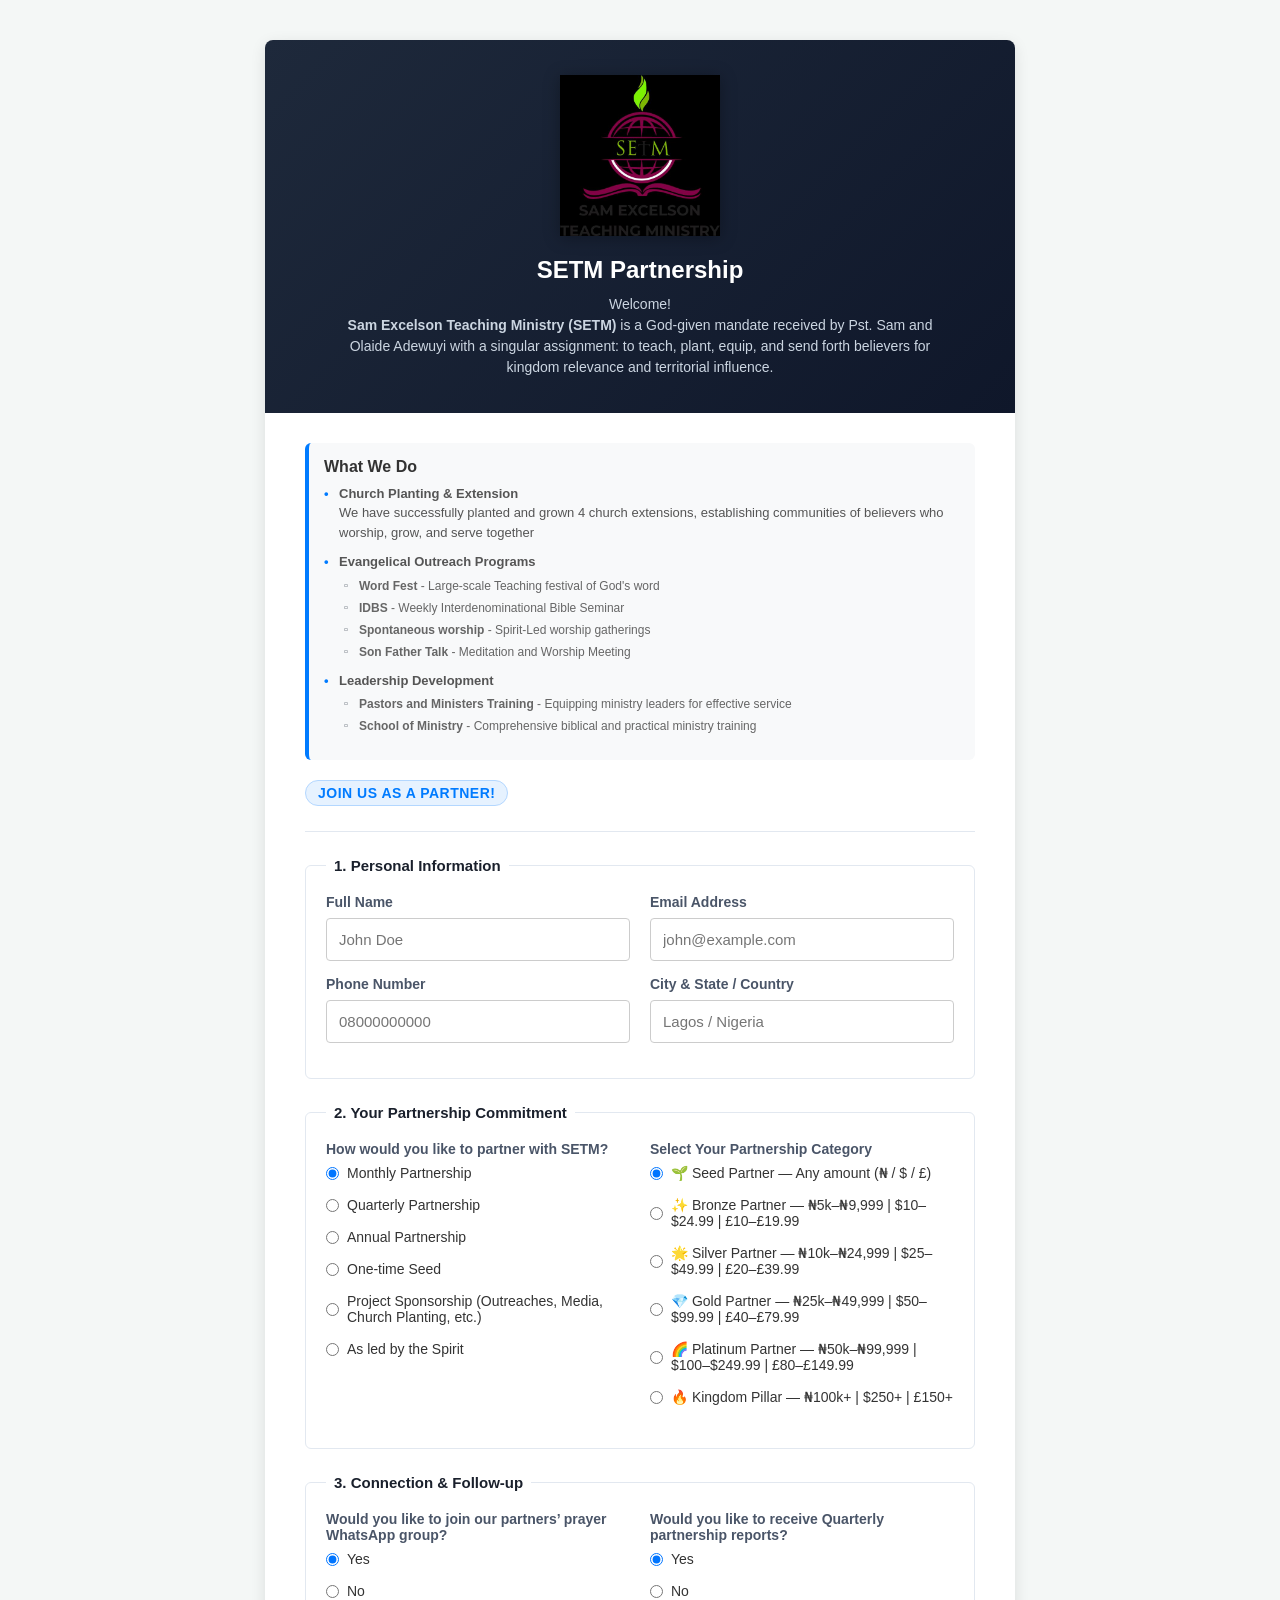
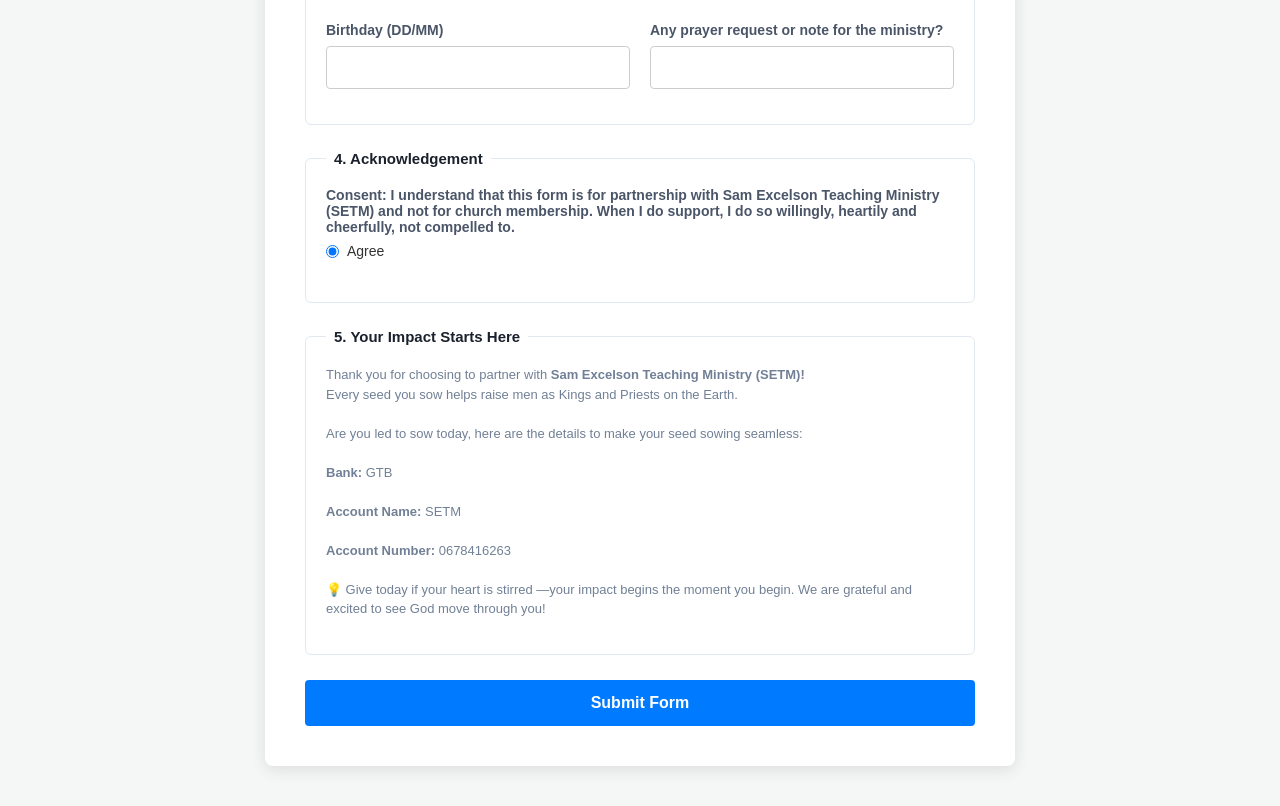
==== form.html @ 7c2dcb1d "added a home page" ====
<!DOCTYPE html>
<html lang="en">
<head>
    <meta charset="UTF-8">
    <meta name="viewport" content="width=device-width, initial-scale=1.0">
    <title>SETM Partnership Portal</title>
    <link rel="stylesheet" href="style.css">
    <link rel="icon" type="image/png" href="logo.jpeg">
</head>
<body>
    <div class="form-container">

        <div class="sleek-header-band">
            <!-- Added Logo Container Starts Here -->
            <div class="logo-container">
                <!-- Replace 'logo.png' with your actual image path or online image link -->
                <img src="logo.jpeg" alt="Church Logo" class="form-logo">
            </div>
            <!-- Added Logo Container Ends Here -->
            <!-- <div class="form-header"> -->
            <h2>SETM Partnership</h2>
            <p class="header-intro">Welcome!<br>
                <b>Sam Excelson Teaching Ministry (SETM)</b> is a God-given mandate received by Pst. Sam and Olaide Adewuyi with a singular assignment: to teach, plant, equip, and send forth believers for kingdom relevance and territorial influence.
            </p>
        </div>
        <div class="form-body-content">
                <!-- Added What We Do Section Starts Here -->
            <div class="what-we-do">
                <h3>What We Do</h3>
                <ul>
                    <li><strong>Church Planting & Extension</strong>
                    <div>
                        We have successfully planted and grown 4 church extensions, establishing communities of believers who worship, grow, and serve together
                    </div>
                    </li>
                    <li><strong>Evangelical Outreach Programs</strong>
                        <ul class="sub-list">
                            <li><b>Word Fest</b> - Large-scale Teaching festival of God's word</li>
                            <li><strong>IDBS</strong> - Weekly Interdenominational Bible Seminar</li>
                            <li><strong>Spontaneous worship</strong> - Spirit-Led worship gatherings</li>
                            <li><strong>Son Father Talk</strong> - Meditation and Worship Meeting</li>
                        </ul>
                    </li>
                    <li><strong>Leadership Development</strong>
                        <ul class="sub-list">
                            <li><strong>Pastors and Ministers Training</strong> - Equipping ministry leaders for effective service</li>
                            <li><strong>School of Ministry</strong> - Comprehensive biblical and practical ministry training</li>
                        </ul>
                    </li>
                </ul>
            </div>
                <!-- Added What We Do Section Ends Here -->
            <div class="join-us-section">
                <div class="join-us-title-container">
                    <h3>Join Us as a Partner!</h3>
                </div>
                <!-- <p>Imagine being part of the story when someone says, "I found Christ at Word Fest" or "My life was transformed through the School of Ministry" or "Our community was changed by that church extension." <strong>That victory? You claimed it together with us.</strong>
                </p>
                <p>Start your journey with us today!</p> -->
            </div>

            <hr class="header-divider">


            <!-- Form Starts Here with Sections -->
            <form id="submissionForm">
                
                <!-- SECTION 1: Personal Details -->
                <fieldset class="form-section">
                    <legend class="section-title">1. Personal Information</legend>
                    <!-- <p class="section-desc">
                        <strong>Welcome to the SETM Partnership Family!</strong><br><br>

                        Thank you for your desire to support the work God is doing through Sam Excelson Teaching Ministry.<br><br>

                        Your seed helps us take the Gospel further — through church planting, revival meetings, ministers' trainings, media missions, and transforming lives across nations.<br><br>


                        Please fill out the form below.<br><br>

                        Our partnership team will reach out with next steps, updates, and prayer support.<br><br>

                        <strong>Together, we spread Jesus!</strong>
                    </p> -->
                    
                    <div class="form-row-group">
                        <div class="form-group">
                            <label for="name">Full Name</label>
                            <input type="text" id="name" required placeholder="John Doe">
                        </div>
                        
                        <div class="form-group">
                            <label for="email">Email Address</label>
                            <input type="email" id="email" required placeholder="john@example.com">
                        </div>
                    </div>
                    <div class="form-row-group">
                        <div class="form-group">
                            <label for="phone">Phone Number</label>
                            <input type="tel" id="phone" required placeholder="08000000000">
                        </div>
                        
                        <div class="form-group">
                            <label for="city">City & State / Country</label>
                            <input type="text" id="city" required placeholder="Lagos / Nigeria">
                        </div>
                    </div>
                </fieldset>

                <!-- SECTION 2: Preferences -->
                <fieldset class="form-section">
                    <legend class="section-title">2. Your Partnership Commitment</legend>
                    <!-- <p class="section-desc">Help us categorize your inquiry. Choosing the correct topic flags your ticket to the right department immediately to avoid delays.</p> -->
                    
                    <div class="form-row-group">
                        <div class="form-group">
                            <label>How would you like to partner with SETM?</label>
                            <div class="radio-group">
                                <label class="radio-label">
                                    <input type="radio" name="partnerWithSETM" value="Monthly Partnership" checked>
                                    Monthly Partnership
                                </label>
                                <label class="radio-label">
                                    <input type="radio" name="partnerWithSETM" value="Quarterly Partnership">
                                    Quarterly Partnership
                                </label>
                                <label class="radio-label">
                                    <input type="radio" name="partnerWithSETM" value="Annual Partnership">
                                    Annual Partnership
                                </label>
                                <label class="radio-label">
                                    <input type="radio" name="partnerWithSETM" value="One-time Seed">
                                    One-time Seed
                                </label>
                                <label class="radio-label">
                                    <input type="radio" name="partnerWithSETM" value="Project Sponsorship (Outreaches, Media, Church Planting, etc.)">
                                    Project Sponsorship (Outreaches, Media, Church Planting, etc.)
                                </label>
                                <label class="radio-label">
                                    <input type="radio" name="partnerWithSETM" value="As led by the Spirit">
                                    As led by the Spirit
                                </label>
                            </div>
                        </div>

                        <div class="form-group">
                            <label>Select Your Partnership Category</label>
                            <div class="radio-group">
                                <label class="radio-label">
                                    <input type="radio" name="partnerCategory" value="Seed Partner — Any amount (₦ / $ / £)" checked>
                                    🌱 Seed Partner — Any amount (₦ / $ / £)
                                </label>
                                <label class="radio-label">
                                    <input type="radio" name="partnerCategory" value="Bronze Partner — ₦5k–₦9,999 | $10–$24.99 | £10–£19.99">
                                    ✨ Bronze Partner — ₦5k–₦9,999 | $10–$24.99 | £10–£19.99
                                </label>
                                <label class="radio-label">
                                    <input type="radio" name="partnerCategory" value="Silver Partner — ₦10k–₦24,999 | $25–$49.99 | £20–£39.99">
                                    🌟 Silver Partner — ₦10k–₦24,999 | $25–$49.99 | £20–£39.99
                                </label>
                                <label class="radio-label">
                                    <input type="radio" name="partnerCategory" value="Gold Partner — ₦25k–₦49,999 | $50–$99.99 | £40–£79.99">
                                    💎 Gold Partner — ₦25k–₦49,999 | $50–$99.99 | £40–£79.99
                                </label>
                                <label class="radio-label">
                                    <input type="radio" name="partnerCategory" value="Platinum Partner — ₦50k–₦99,999 | $100–$249.99 | £80–£149.99">
                                    🌈 Platinum Partner — ₦50k–₦99,999 | $100–$249.99 | £80–£149.99
                                </label>
                                <label class="radio-label">
                                    <input type="radio" name="partnerCategory" value="Kingdom Pillar — ₦100k+ | $250+ | £150+">
                                    🔥 Kingdom Pillar — ₦100k+ | $250+ | £150+
                                </label>
                            </div>
                        </div>
                        
                        <!-- <div class="form-group">
                            <label for="topic">Submission Topic</label>
                            <select id="topic" required>
                                <option value="" disabled selected>Select a topic</option>
                                <option value="General Feedback">General Feedback</option>
                                <option value="Technical Support">Technical Support</option>
                                <option value="Content Contribution">Content Contribution</option>
                            </select>
                        </div> -->
                    </div>
                </fieldset>

                <!-- SECTION 3: Content -->
                <fieldset class="form-section">
                    <legend class="section-title">3. Connection & Follow-up</legend>
                    <!-- <p class="section-desc">Provide as many specific details as possible below. Include error codes, step-by-step logs, or full descriptions so our team can help you efficiently.</p> -->
                    
                    <!-- <div class="form-group">
                        <label for="message">Message / Details</label>
                        <textarea id="message" rows="5" required placeholder="Type your details here..."></textarea>
                    </div> -->
                    <div class="form-row-group">
                        <div class="form-group">
                            <label>Would you like to join our partners’ prayer WhatsApp group?</label>
                            <div class="radio-group">
                                <label class="radio-label">
                                    <input type="radio" name="joinWhatsapp" value="Yes" checked>
                                    Yes
                                </label>
                                <label class="radio-label">
                                    <input type="radio" name="joinWhatsapp" value="No">
                                    No
                                </label>
                            </div>
                        </div>

                        <div class="form-group">
                            <label>Would you like to receive Quarterly partnership reports?</label>
                            <div class="radio-group">
                                <label class="radio-label">
                                    <input type="radio" name="QuarterlyReports" value="Yes" checked>
                                    Yes
                                </label>
                                <label class="radio-label">
                                    <input type="radio" name="QuarterlyReports" value="No">
                                    No
                                </label>
                            </div>
                        </div>
                    </div>
                    <div class="form-row-group">
                        <div class="form-group">
                            <label for="birthday">Birthday (DD/MM)</label>
                            <input type="text" id="birthday" required placeholder="">
                        </div>
                        
                        <div class="form-group">
                            <label for="prayerrequest">Any prayer request or note for the ministry?</label>
                            <input type="text" id="prayerrequest" required placeholder="">
                        </div>
                    </div>
                </fieldset>

                <fieldset class="form-section">
                    <legend class="section-title">4. Acknowledgement</legend>
                    <!-- <p class="section-desc">Provide as many specific details as possible below. Include error codes, step-by-step logs, or full descriptions so our team can help you efficiently.</p> -->
                    
                    <!-- <div class="form-group">
                        <label for="message">Message / Details</label>
                        <textarea id="message" rows="5" required placeholder="Type your details here..."></textarea>
                    </div> -->
                    <!-- <div class="form-row-group"> -->
                    <div class="form-group">
                        <label><strong>Consent:</strong>
                            I understand that this form is for partnership with Sam Excelson Teaching Ministry (SETM) and not for church membership. When I do support, I do so willingly, heartily and cheerfully, not compelled to.
                        </label>
                        <div class="radio-group">
                            <label class="radio-label">
                                <input type="radio" name="consent" value="Agree" checked>
                                Agree
                            </label>
                        </div>
                    </div>
                    <!-- </div> -->
                </fieldset>

                <fieldset class="form-section">
                    <legend class="section-title">5. Your Impact Starts Here</legend>
                    <p class="section-desc">
                        Thank you for choosing to partner with <strong>Sam Excelson Teaching Ministry (SETM)!</strong><br>
                        Every seed you sow helps raise men as Kings and Priests on the Earth.<br><br>


                        Are you led to sow today, here are the details to make your seed sowing seamless:<br><br>


                        <strong>Bank:</strong> GTB<br><br>

                        <strong>Account Name:</strong> SETM<br><br>

                        <strong>Account Number:</strong> 0678416263<br><br>


                        💡 Give today if your heart is stirred —your impact begins the moment you begin. We are grateful and excited to see God move through you!
                    </p>
                    
                    <!-- <div class="form-group">
                        <label for="message">Message / Details</label>
                        <textarea id="message" rows="5" required placeholder="Type your details here..."></textarea>
                    </div> -->
                </fieldset>
                
                <button type="submit" id="submitBtn" class="submit-btn">Submit Form</button>
            </form>
        </div>
    </div>
    <script src="script.js"></script>
</body>
</html>
---- style.css ----
* {
    box-sizing: border-box;
    margin: 0;
    padding: 0;
    font-family: 'Segoe UI', Tahoma, Geneva, Verdana, sans-serif;
}

body {
    background-color: #f4f7f6;
    display: flex;
    justify-content: center;
    align-items: center;
    min-height: 100vh;
    padding: 40px 20px;
}

.form-container {
    background-color: #ffffff;
    border-radius: 8px;
    box-shadow: 0 4px 15px rgba(0, 0, 0, 0.1);
    width: 100%;
    max-width: 750px;
    overflow: hidden; /* Essential: keeps background corners locked within border radius */
}

/* --- NEW: Sleek Full Width Header Band Styles --- */
.sleek-header-band {
    background: linear-gradient(135deg, #1e293b 0%, #0f172a 100%); /* Elegant Dark Slate/Blue mix */
    padding: 35px 40px;
    text-align: center;
    color: #ffffff;
}

.logo-container {
    display: flex;
    justify-content: center;
    align-items: center;
    margin-bottom: 20px;
    width: 100%;
}

.form-logo {
    max-width: 160px;
    height: auto;
    object-fit: contain;
    /* Optional look: adds high-contrast separation if your logo has dark background colors */
    filter: drop-shadow(0px 2px 8px rgba(0,0,0,0.3)); 
}

.sleek-header-band h2 {
    color: #ffffff;
    font-size: 24px;
    font-weight: 700;
    margin-bottom: 10px;
}

.header-intro {
    color: #cbd5e1; /* Smooth light grey text contrast */
    font-size: 14px;
    line-height: 1.5;
    max-width: 600px;
    margin: 0 auto;
}

/* Form Body Wrapper for proper layout padding */
.form-body-content {
    padding: 30px 40px 40px 40px;
}

/* Divider adjustment */
.header-divider {
    border: 0;
    height: 1px;
    background: #e2e8f0;
    margin-top: 25px;
    margin-bottom: 25px;
}

/* Rest of your existing list layouts */
.what-we-do {
    background-color: #f8f9fa;
    padding: 15px;
    border-radius: 6px;
    border-left: 4px solid #007bff;
    text-align: left;
}

.what-we-do h3 {
    font-size: 16px;
    color: #333333;
    margin-bottom: 8px;
    font-weight: 700;
}

.what-we-do ul {
    list-style-type: none;
}

.what-we-do li {
    font-size: 13px;
    line-height: 1.5;
    color: #555555;
    margin-bottom: 10px;
    position: relative;
    padding-left: 15px;
}

.what-we-do li::before {
    content: "•";
    color: #007bff;
    font-weight: bold;
    position: absolute;
    left: 0;
    top: 0;
}

.sub-list {
    margin-top: 5px;
    margin-left: 5px;
}

.sub-list li {
    font-size: 12px;
    color: #666666;
    margin-bottom: 4px;
    padding-left: 15px;
}

.sub-list li::before {
    content: "▫";
    color: #6c757d;
    font-size: 11px;
}

.join-us-section {
    margin-top: 20px;
    text-align: left;
}

.join-us-section h3 {
    font-size: 14px;
    background-color: #e6f2ff;
    color: #007bff;
    font-weight: bold;
    padding: 4px 12px;
    border-radius: 20px;
    border: 1px solid #b3d7ff;
    text-transform: uppercase;
    letter-spacing: 0.5px;
    display: inline-block;
}

.join-us-section p {
    font-size: 13.5px;
    line-height: 1.6;
    color: #555555;
    text-align: left;
    margin-top: 8px;
}

/* Sections Layout panels */
.form-section {
    border: 1px solid #e2e8f0;
    border-radius: 6px;
    padding: 20px;
    margin-bottom: 25px;
    background-color: #fff;
}

.section-title {
    font-size: 15px;
    font-weight: bold;
    color: #1a202c;
    padding: 0 8px;
}

.section-desc {
    font-size: 13px;
    color: #718096;
    margin-bottom: 15px;
    line-height: 1.5;
}

.form-group {
    margin-bottom: 15px;
}

label {
    display: block;
    margin-bottom: 8px;
    color: #4a5568;
    font-weight: 600;
    font-size: 14px;
}

input[type="text"],
input[type="email"],
input[type="tel"],
select,
textarea {
    width: 100%;
    padding: 12px;
    border: 1px solid #cccccc;
    border-radius: 4px;
    font-size: 15px;
    color: #333333;
    transition: border-color 0.3s ease;
}

input:focus,
select:focus,
textarea:focus {
    outline: none;
    border-color: #007bff;
}

textarea {
    resize: vertical;
}

@media (min-width: 600px) {
    .form-row-group {
        display: flex;
        gap: 20px;
    }
    .form-row-group .form-group {
        flex: 1;
    }
}

.radio-group {
    display: flex;
    flex-direction: column;
    gap: 8px;
    margin-top: 5px;
}

.radio-label {
    display: flex;
    align-items: center;
    gap: 8px;
    font-weight: normal;
    font-size: 14px;
    color: #333333;
    cursor: pointer;
}

.submit-btn {
    width: 100%;
    background-color: #007bff;
    color: white;
    padding: 14px;
    border: none;
    border-radius: 4px;
    font-size: 16px;
    font-weight: bold;
    cursor: pointer;
    transition: background-color 0.3s ease;
}

.submit-btn:hover {
    background-color: #0056b3;
}

/* --- Balanced Side-by-Side Split Screen Layout --- */

/* Main Card Container */
.founder-split-card {
    background-color: #ffffff;
    border-radius: 12px;
    box-shadow: 0 4px 20px rgba(0, 0, 0, 0.08);
    width: 100%;
    max-width: 850px; /* Gives the layout plenty of breathing room side-by-side */
    display: flex;
    flex-direction: column; /* Stacks vertically on mobile views by default */
    overflow: hidden;
}

/* Left Image Block */
.founder-image-side {
    width: 100%;
    height: 300px; /* Set height for mobile screens */
}

.full-portrait {
    width: 100%;
    height: 100%;
    object-fit: cover; /* Forces the image to seamlessly fill the block without stretching */
}

/* Right Content Block */
.founder-content-side {
    padding: 40px;
    display: flex;
    flex-direction: column;
    justify-content: center; /* Centers text vertically if the image is tall */
}

.content-header h2 {
    font-size: 24px;
    color: #0f172a;
    margin-bottom: 4px;
}

.content-header .subtitle {
    font-size: 14px;
    color: #64748b;
    margin-bottom: 25px;
}

.founder-writeup {
    text-align: left;
    margin-bottom: 30px;
}

.founder-writeup h3 {
    font-size: 17px;
    color: #1e293b;
    margin-bottom: 12px;
    font-weight: 700;
}

.founder-writeup p {
    font-size: 14.5px;
    line-height: 1.6;
    color: #475569;
    margin-bottom: 15px;
}

.founder-writeup p:last-child {
    margin-bottom: 0;
}

/* Action Button Container */
.cta-wrapper {
    display: flex;
    justify-content: flex-start; /* Aligns button to the left side matching the text */
}

.action-btn {
    display: inline-block;
    background-color: #007bff;
    color: white;
    padding: 14px 28px;
    text-decoration: none;
    border-radius: 4px;
    font-size: 15px;
    font-weight: bold;
    transition: background-color 0.3s ease;
}

.action-btn:hover {
    background-color: #0056b3;
}

/* --- Media Query: Side-by-Side Activation for Tablets and Desktops --- */
@media (min-width: 700px) {
    .founder-split-card {
        flex-direction: row; /* Converts layout to side-by-side grid */
    }

    .founder-image-side {
        width: 45%; /* Image occupies 45% of the card width */
        height: auto; /* Scales vertical height dynamically to match text block */
    }

    .founder-content-side {
        width: 55%; /* Text content occupies 55% of the card width */
        padding: 45px;
    }
}
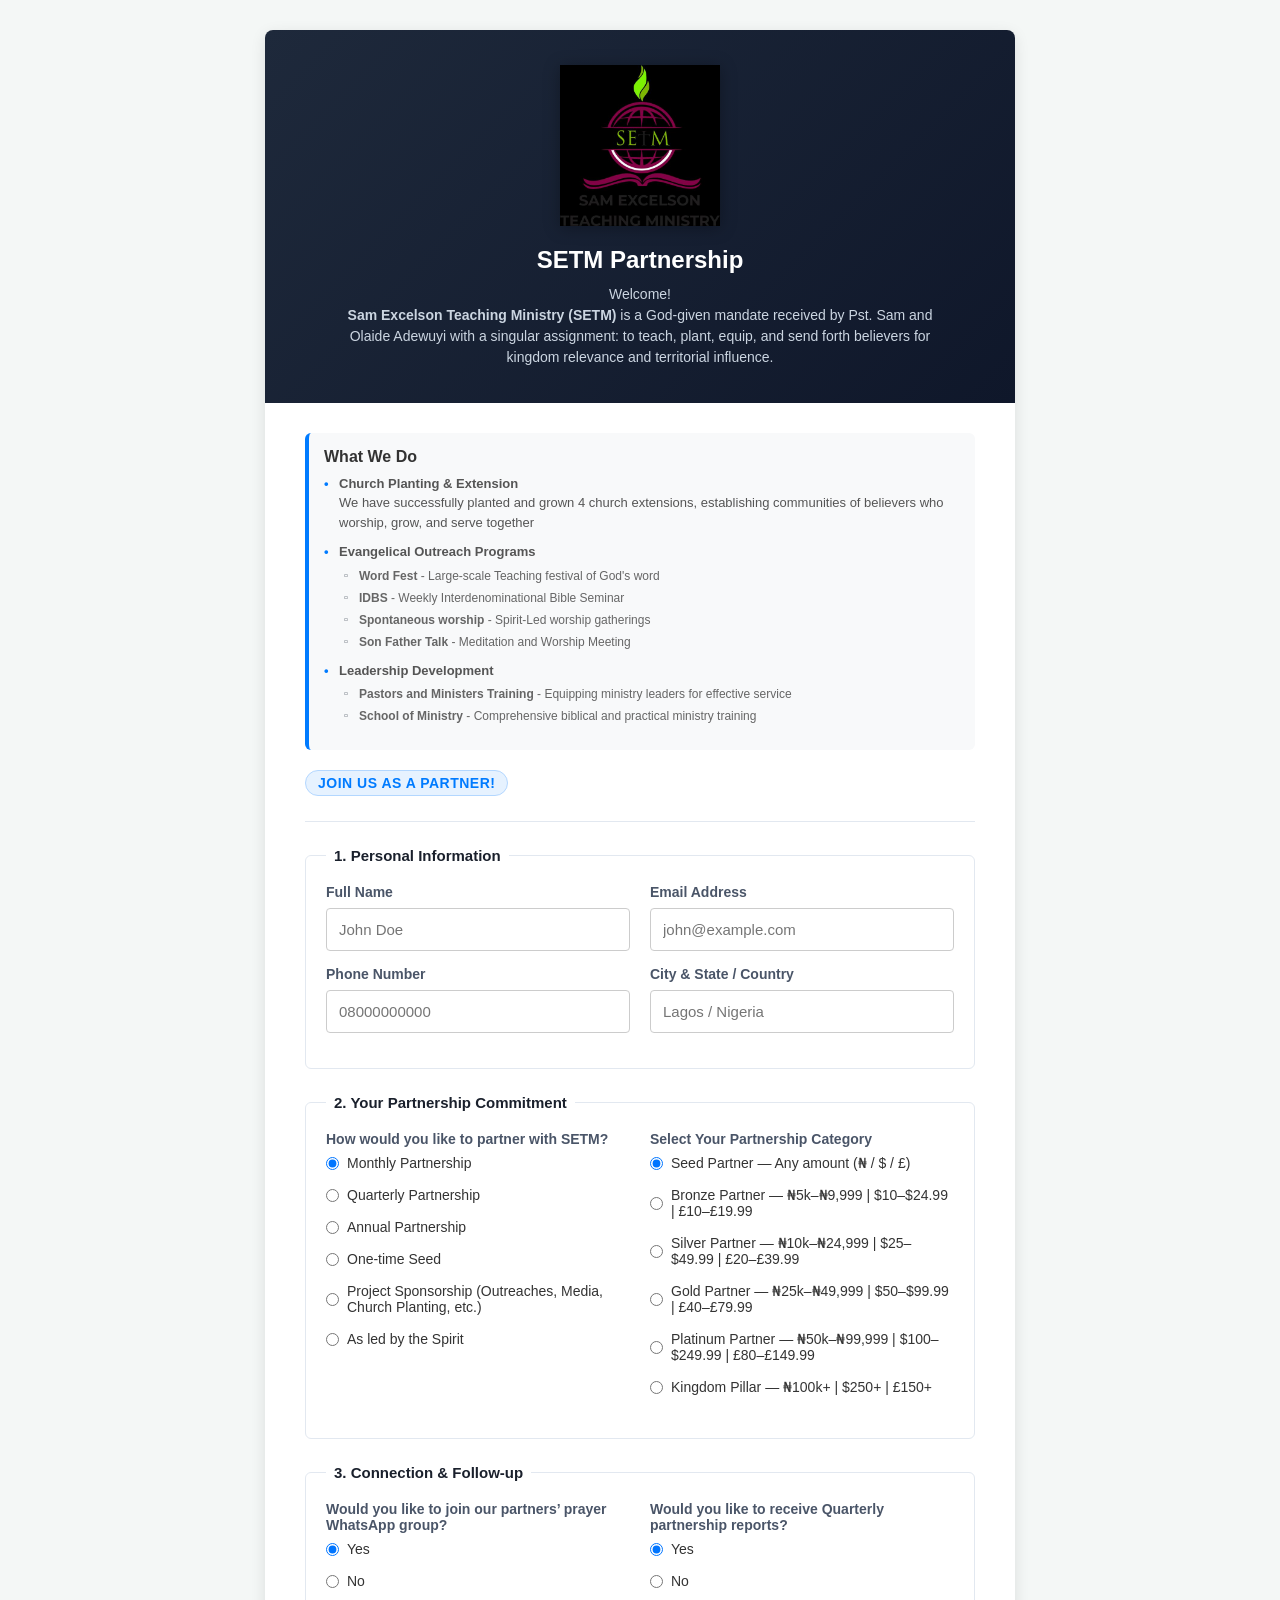
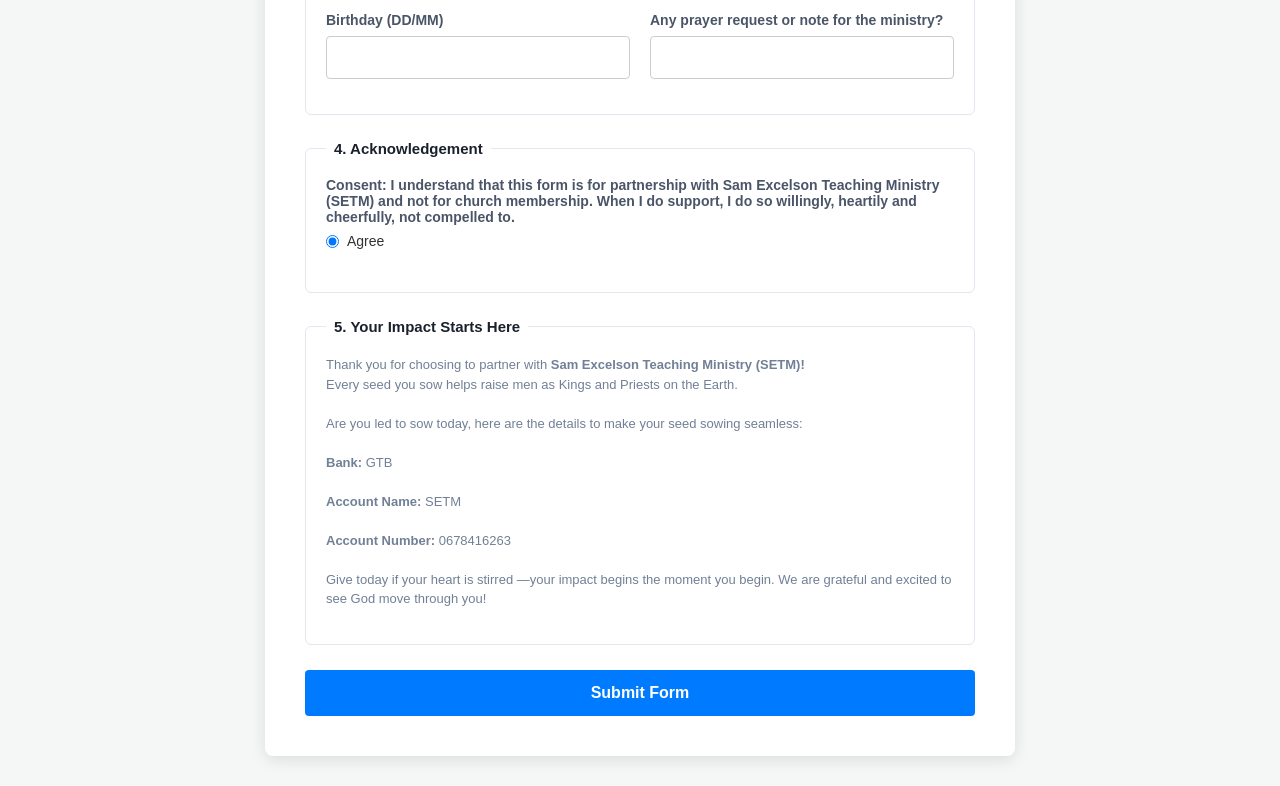
==== commit 8bfc9b3a: "removed emojis" ====
--- a/form.html
+++ b/form.html
@@ -148,27 +148,27 @@
                             <div class="radio-group">
                                 <label class="radio-label">
                                     <input type="radio" name="partnerCategory" value="Seed Partner — Any amount (₦ / $ / £)" checked>
-                                    🌱 Seed Partner — Any amount (₦ / $ / £)
+                                    Seed Partner — Any amount (₦ / $ / £)
                                 </label>
                                 <label class="radio-label">
                                     <input type="radio" name="partnerCategory" value="Bronze Partner — ₦5k–₦9,999 | $10–$24.99 | £10–£19.99">
-                                    ✨ Bronze Partner — ₦5k–₦9,999 | $10–$24.99 | £10–£19.99
+                                    Bronze Partner — ₦5k–₦9,999 | $10–$24.99 | £10–£19.99
                                 </label>
                                 <label class="radio-label">
                                     <input type="radio" name="partnerCategory" value="Silver Partner — ₦10k–₦24,999 | $25–$49.99 | £20–£39.99">
-                                    🌟 Silver Partner — ₦10k–₦24,999 | $25–$49.99 | £20–£39.99
+                                    Silver Partner — ₦10k–₦24,999 | $25–$49.99 | £20–£39.99
                                 </label>
                                 <label class="radio-label">
                                     <input type="radio" name="partnerCategory" value="Gold Partner — ₦25k–₦49,999 | $50–$99.99 | £40–£79.99">
-                                    💎 Gold Partner — ₦25k–₦49,999 | $50–$99.99 | £40–£79.99
+                                    Gold Partner — ₦25k–₦49,999 | $50–$99.99 | £40–£79.99
                                 </label>
                                 <label class="radio-label">
                                     <input type="radio" name="partnerCategory" value="Platinum Partner — ₦50k–₦99,999 | $100–$249.99 | £80–£149.99">
-                                    🌈 Platinum Partner — ₦50k–₦99,999 | $100–$249.99 | £80–£149.99
+                                    Platinum Partner — ₦50k–₦99,999 | $100–$249.99 | £80–£149.99
                                 </label>
                                 <label class="radio-label">
                                     <input type="radio" name="partnerCategory" value="Kingdom Pillar — ₦100k+ | $250+ | £150+">
-                                    🔥 Kingdom Pillar — ₦100k+ | $250+ | £150+
+                                    Kingdom Pillar — ₦100k+ | $250+ | £150+
                                 </label>
                             </div>
                         </div>
@@ -276,7 +276,7 @@
                         <strong>Account Number:</strong> 0678416263<br><br>
 
 
-                        💡 Give today if your heart is stirred —your impact begins the moment you begin. We are grateful and excited to see God move through you!
+                        Give today if your heart is stirred —your impact begins the moment you begin. We are grateful and excited to see God move through you!
                     </p>
                     
                     <!-- <div class="form-group">
--- a/style.css
+++ b/style.css
@@ -11,7 +11,7 @@
     justify-content: center;
     align-items: center;
     min-height: 100vh;
-    padding: 40px 20px;
+    padding: 30px 12px;
 }
 
 .form-container {
@@ -276,17 +276,46 @@
     overflow: hidden;
 }
 
-/* Left Image Block */
 .founder-image-side {
-    width: 100%;
-    height: 300px; /* Set height for mobile screens */
+    position: relative; /* Essential for floating items over the photo layer */
+    width: 100%;
+    height: 350px; /* Enhanced height for mobile screen views */
 }
 
 .full-portrait {
     width: 100%;
     height: 100%;
-    object-fit: cover; /* Forces the image to seamlessly fill the block without stretching */
-}
+    object-fit: cover; /* Keeps image looking proportional */
+}
+
+/* Beautiful Translucent Gradient Caption Panel Overlay */
+.founder-name-overlay {
+    position: absolute;
+    bottom: 0;
+    left: 0;
+    width: 100%;
+    /* Smooth gradient layer: transparent to translucent charcoal drop */
+    background: linear-gradient(to top, rgba(15, 23, 42, 0.85) 0%, rgba(15, 23, 42, 0.4) 60%, rgba(15, 23, 42, 0) 100%);
+    padding: 30px 20px 20px 20px; /* Generous top padding for smooth gradient fall */
+    text-align: center;
+    color: #ffffff;
+    box-sizing: border-box;
+}
+
+.founder-name-overlay h4 {
+    font-size: 18px;
+    font-weight: 700;
+    margin-bottom: 2px;
+    text-shadow: 0 2px 4px rgba(0, 0, 0, 0.3); /* Protects readability */
+}
+
+/* .founder-name-overlay p {
+    font-size: 11px;
+    color: #cbd5e1;
+    text-transform: uppercase;
+    letter-spacing: 1.5px;
+    font-weight: 600;
+} */
 
 /* Right Content Block */
 .founder-content-side {
@@ -354,18 +383,22 @@
 }
 
 /* --- Media Query: Side-by-Side Activation for Tablets and Desktops --- */
+
+
+/* --- Split Screen View: Activates for Tablets and Desktops --- */
 @media (min-width: 700px) {
     .founder-split-card {
-        flex-direction: row; /* Converts layout to side-by-side grid */
+        flex-direction: row;
+        max-width: 850px;
     }
 
     .founder-image-side {
-        width: 45%; /* Image occupies 45% of the card width */
-        height: auto; /* Scales vertical height dynamically to match text block */
+        width: 45%;
+        height: auto; /* Lets the picture fill 100% of the row vertical frame height naturally */
     }
-
+    
     .founder-content-side {
-        width: 55%; /* Text content occupies 55% of the card width */
+        width: 55%;
         padding: 45px;
     }
 }
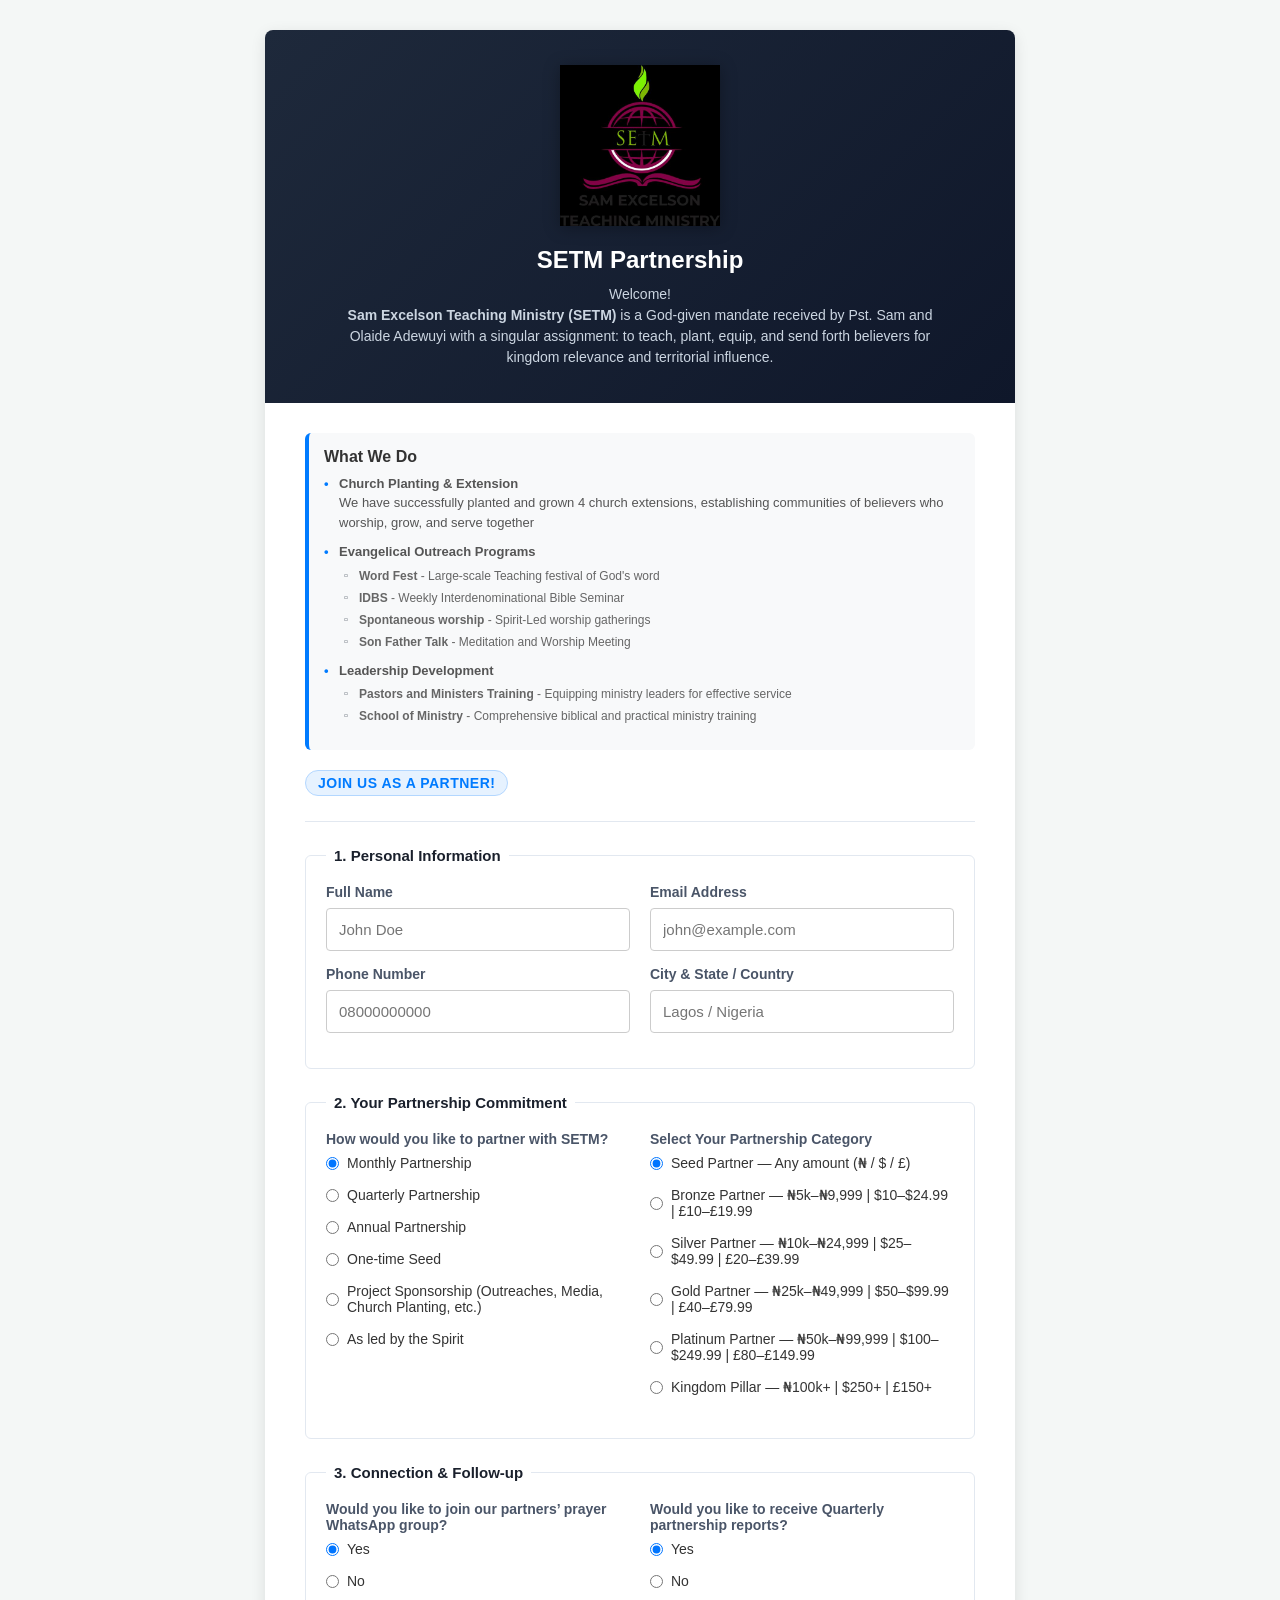
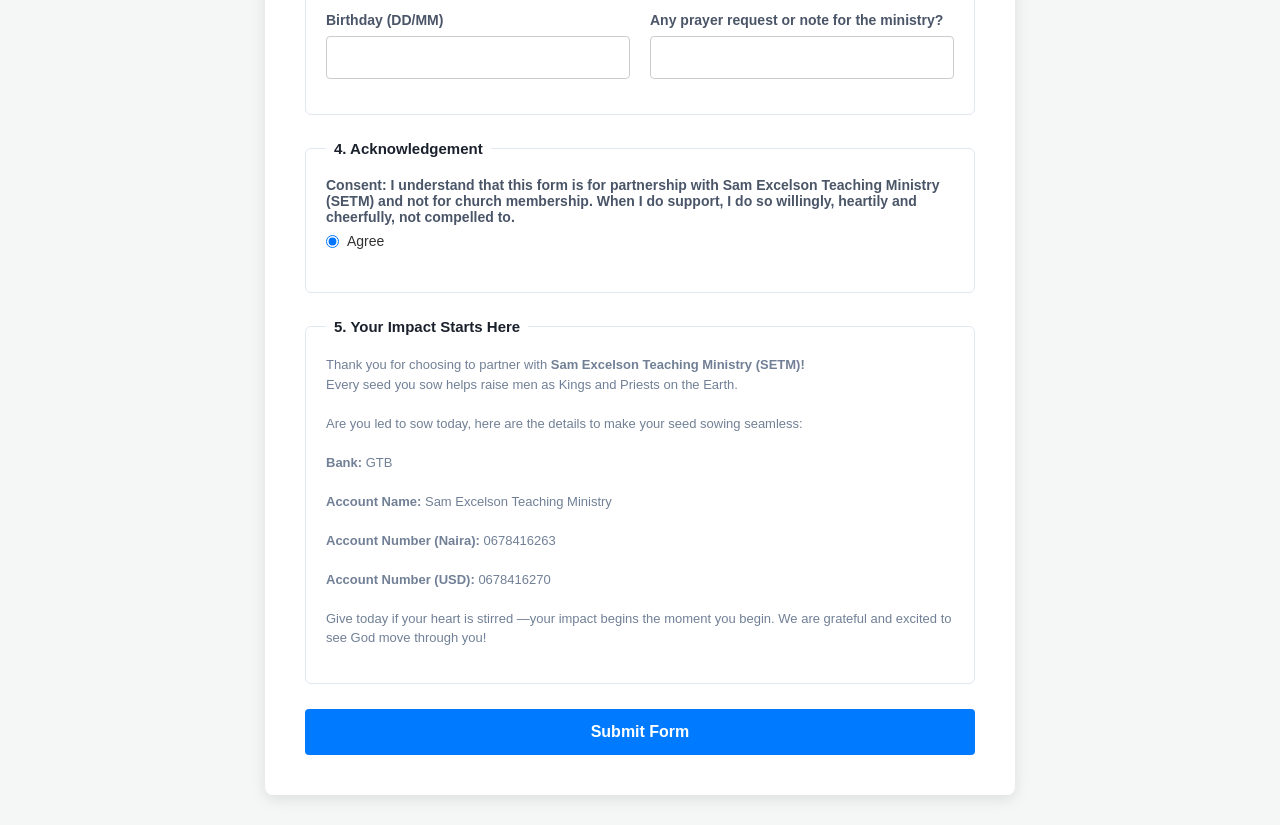
==== commit 260bceb7: "Added dollar account" ====
--- a/form.html
+++ b/form.html
@@ -271,9 +271,11 @@
 
                         <strong>Bank:</strong> GTB<br><br>
 
-                        <strong>Account Name:</strong> SETM<br><br>
-
-                        <strong>Account Number:</strong> 0678416263<br><br>
+                        <strong>Account Name:</strong> Sam Excelson Teaching Ministry<br><br>
+
+                        <strong>Account Number (Naira):</strong> 0678416263<br><br>
+
+                        <strong>Account Number (USD):</strong> 0678416270<br><br>
 
 
                         Give today if your heart is stirred —your impact begins the moment you begin. We are grateful and excited to see God move through you!
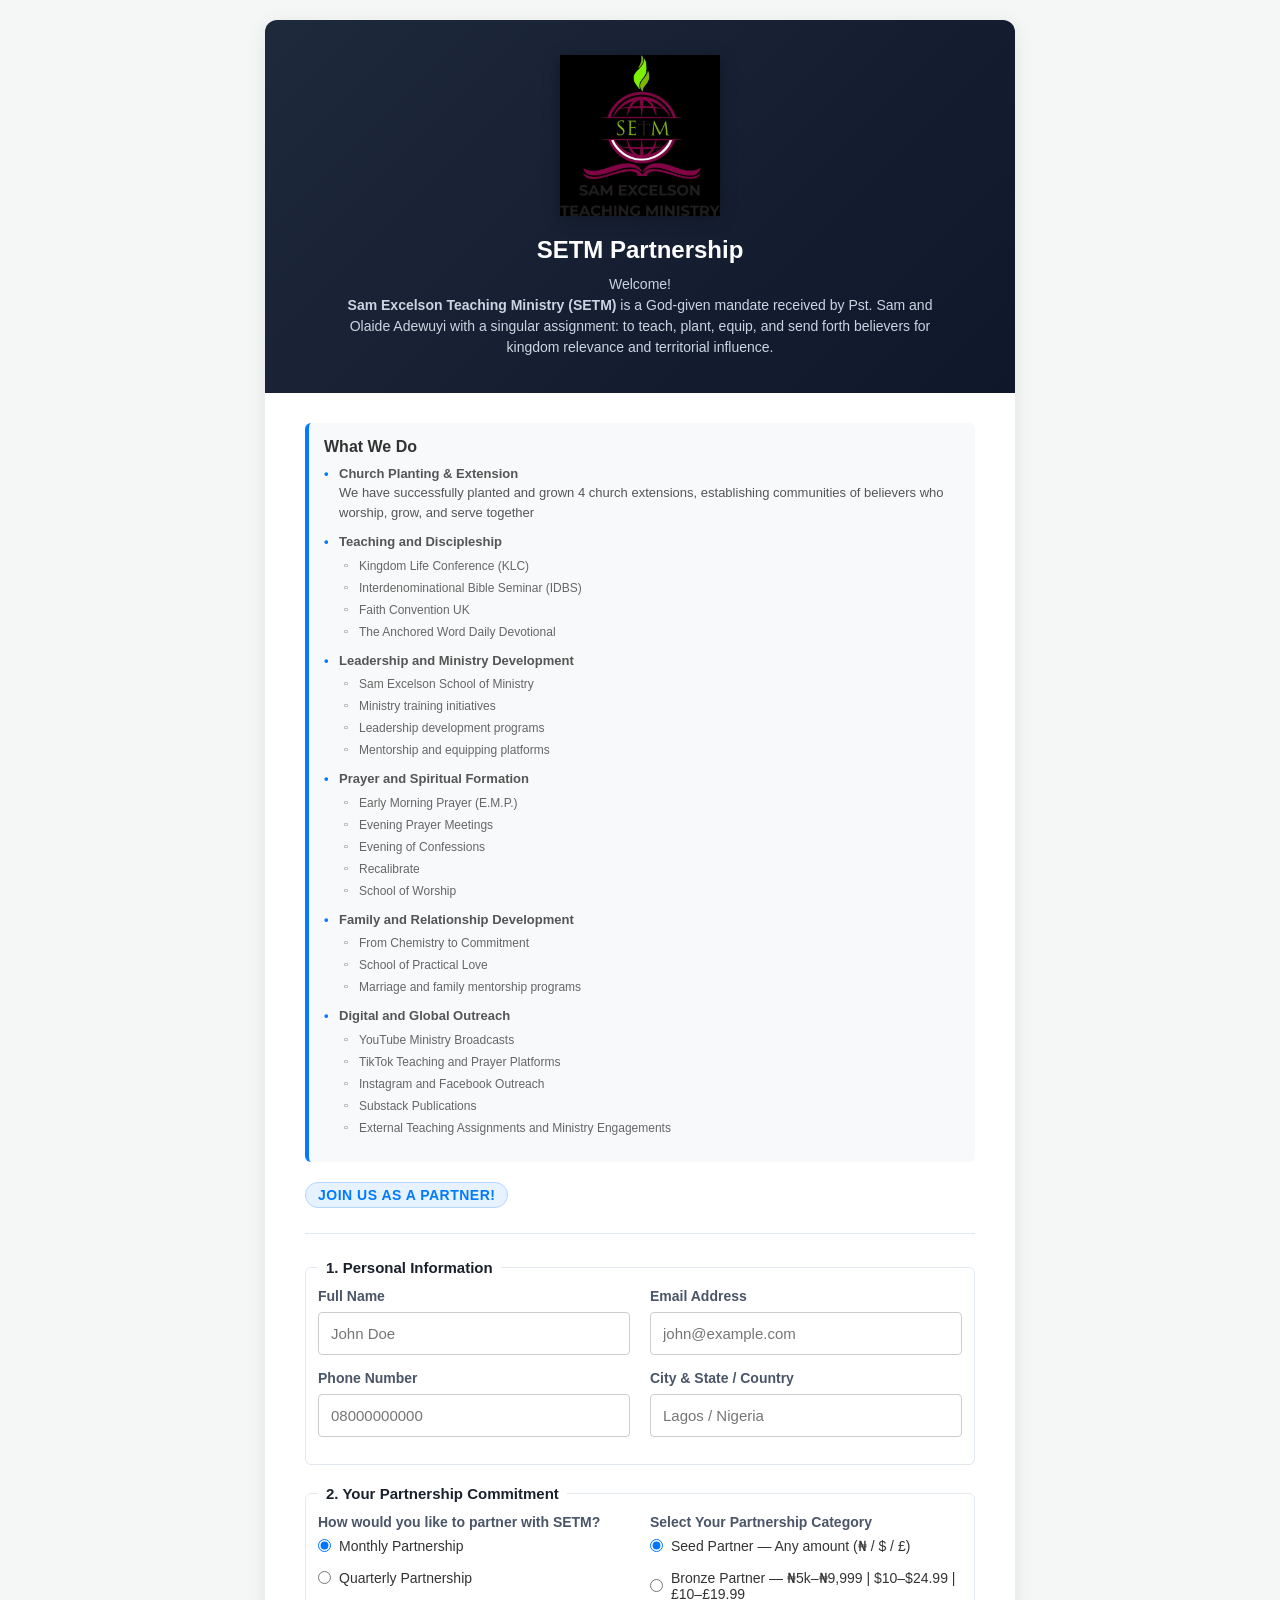
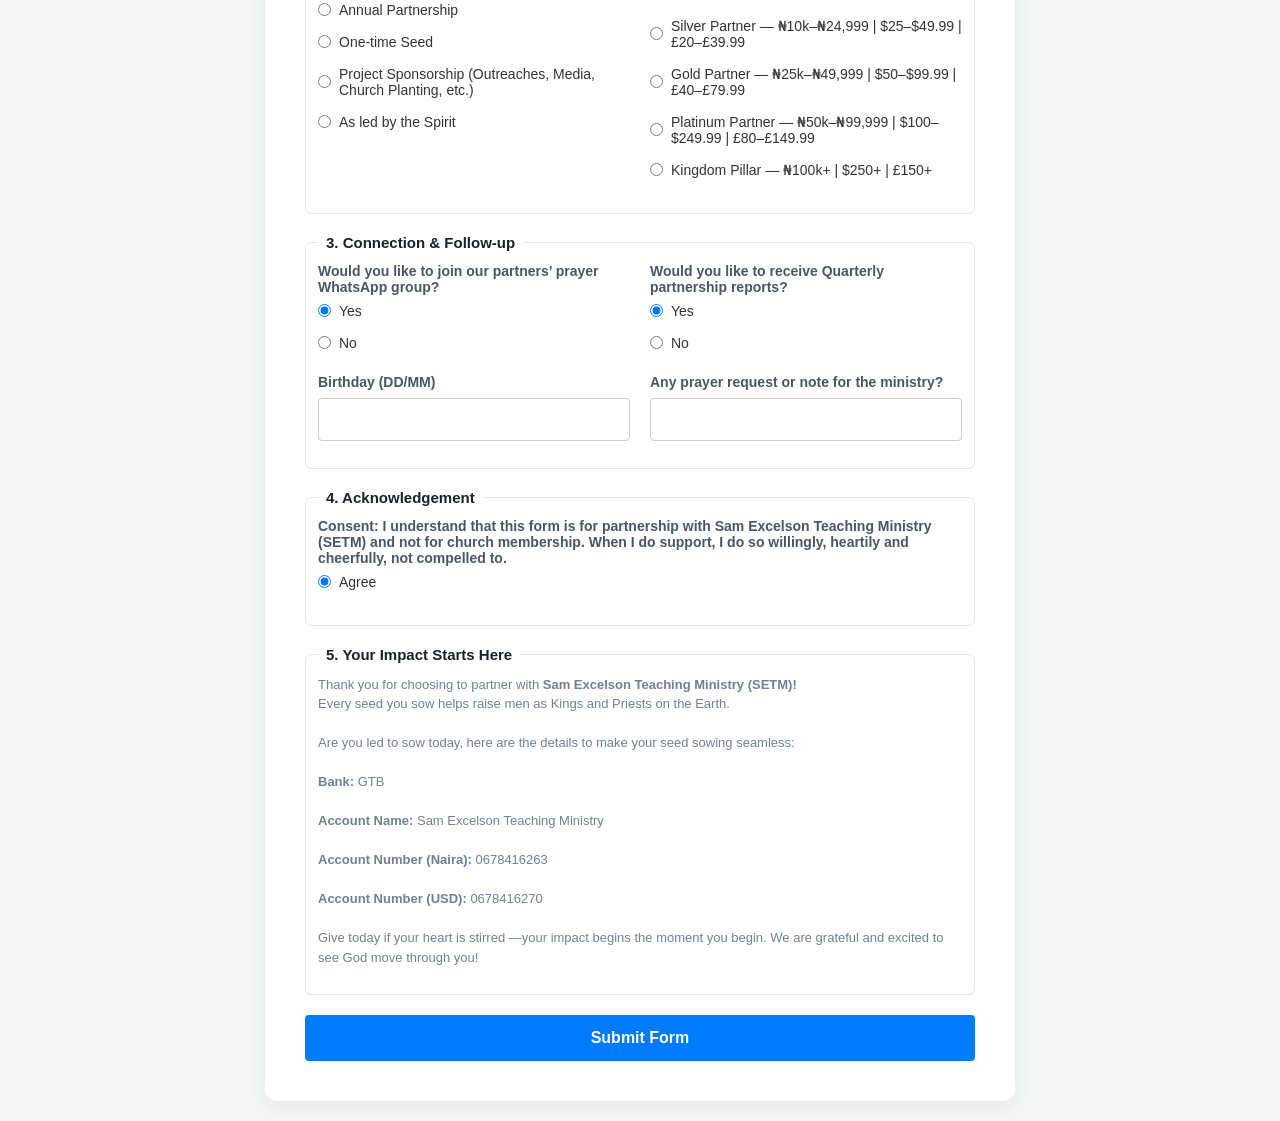
==== commit 81fa5ab0: "Added more SETM what-we-do" ====
--- a/form.html
+++ b/form.html
@@ -28,23 +28,56 @@
             <div class="what-we-do">
                 <h3>What We Do</h3>
                 <ul>
-                    <li><strong>Church Planting & Extension</strong>
-                    <div>
+                    <li><strong>Church Planting & Extension</strong><br>
                         We have successfully planted and grown 4 church extensions, establishing communities of believers who worship, grow, and serve together
-                    </div>
-                    </li>
-                    <li><strong>Evangelical Outreach Programs</strong>
+                    </li>
+                    <!-- <li><strong>Teaching and Discipleship</strong>
                         <ul class="sub-list">
                             <li><b>Word Fest</b> - Large-scale Teaching festival of God's word</li>
                             <li><strong>IDBS</strong> - Weekly Interdenominational Bible Seminar</li>
                             <li><strong>Spontaneous worship</strong> - Spirit-Led worship gatherings</li>
                             <li><strong>Son Father Talk</strong> - Meditation and Worship Meeting</li>
                         </ul>
-                    </li>
-                    <li><strong>Leadership Development</strong>
-                        <ul class="sub-list">
-                            <li><strong>Pastors and Ministers Training</strong> - Equipping ministry leaders for effective service</li>
-                            <li><strong>School of Ministry</strong> - Comprehensive biblical and practical ministry training</li>
+                    </li> -->
+                    <li><strong>Teaching and Discipleship</strong>
+                        <ul class="sub-list">
+                            <li>Kingdom Life Conference (KLC)</li>
+                            <li>Interdenominational Bible Seminar (IDBS)</li>
+                            <li>Faith Convention UK</li>
+                            <li>The Anchored Word Daily Devotional</li>
+                        </ul>
+                    </li>
+                    <li><strong>Leadership and Ministry Development</strong>
+                        <ul class="sub-list">
+                            <li>Sam Excelson School of Ministry</li>
+                            <li>Ministry training initiatives</li>
+                            <li>Leadership development programs</li>
+                            <li>Mentorship and equipping platforms</li>
+                        </ul>
+                    </li>
+                    <li><strong>Prayer and Spiritual Formation</strong>
+                        <ul class="sub-list">
+                            <li>Early Morning Prayer (E.M.P.)</li>
+                            <li>Evening Prayer Meetings</li>
+                            <li>Evening of Confessions</li>
+                            <li>Recalibrate</li>
+                            <li>School of Worship</li>
+                        </ul>
+                    </li>
+                    <li><strong>Family and Relationship Development</strong>
+                        <ul class="sub-list">
+                            <li>From Chemistry to Commitment</li>
+                            <li>School of Practical Love</li>
+                            <li>Marriage and family mentorship programs</li>
+                        </ul>
+                    </li>
+                    <li><strong>Digital and Global Outreach</strong>
+                        <ul class="sub-list">
+                            <li>YouTube Ministry Broadcasts</li>
+                            <li>TikTok Teaching and Prayer Platforms</li>
+                            <li>Instagram and Facebook Outreach</li>
+                            <li>Substack Publications</li>
+                            <li>External Teaching Assignments and Ministry Engagements</li>
                         </ul>
                     </li>
                 </ul>
--- a/style.css
+++ b/style.css
@@ -11,16 +11,27 @@
     justify-content: center;
     align-items: center;
     min-height: 100vh;
-    padding: 30px 12px;
-}
-
-.form-container {
+    padding: 20px 8px;
+}
+
+/* .form-container {
     background-color: #ffffff;
     border-radius: 8px;
     box-shadow: 0 4px 15px rgba(0, 0, 0, 0.1);
     width: 100%;
     max-width: 750px;
-    overflow: hidden; /* Essential: keeps background corners locked within border radius */
+    overflow: hidden;
+} */
+
+.form-container {
+    background-color: #ffffff;
+    border-radius: 12px;
+    box-shadow: 0 4px 20px rgba(0, 0, 0, 0.08);
+    width: 100%;
+    max-width: 95%; /* Expanded from 92% to 95% to utilize more screen width */
+    display: flex;
+    flex-direction: column;
+    overflow: hidden;
 }
 
 /* --- NEW: Sleek Full Width Header Band Styles --- */
@@ -64,7 +75,19 @@
 
 /* Form Body Wrapper for proper layout padding */
 .form-body-content {
-    padding: 30px 40px 40px 40px;
+    padding: 24px 12px; /* 24px on top/bottom, only 12px on the left/right */
+    display: flex;
+    flex-direction: column;
+    justify-content: center;
+}
+
+@media (min-width: 600px) {
+    .form-body-content {
+        padding: 30px 40px 40px 40px;
+    }
+    .form-container {
+        max-width: 750px; /* Restores the comfortable wide form layout for computers */
+    }
 }
 
 /* Divider adjustment */
@@ -162,8 +185,8 @@
 .form-section {
     border: 1px solid #e2e8f0;
     border-radius: 6px;
-    padding: 20px;
-    margin-bottom: 25px;
+    padding: 12px;
+    margin-bottom: 20px;
     background-color: #fff;
 }
 
@@ -265,14 +288,25 @@
 /* --- Balanced Side-by-Side Split Screen Layout --- */
 
 /* Main Card Container */
+/* .founder-split-card {
+    background-color: #ffffff;
+    border-radius: 12px;
+    box-shadow: 0 4px 20px rgba(0, 0, 0, 0.08);
+    width: 100%;
+    max-width: 850px;
+    display: flex;
+    flex-direction: column;
+    overflow: hidden;
+} */
+
 .founder-split-card {
     background-color: #ffffff;
     border-radius: 12px;
     box-shadow: 0 4px 20px rgba(0, 0, 0, 0.08);
     width: 100%;
-    max-width: 850px; /* Gives the layout plenty of breathing room side-by-side */
-    display: flex;
-    flex-direction: column; /* Stacks vertically on mobile views by default */
+    max-width: 95%; /* Expanded from 92% to 95% to utilize more screen width */
+    display: flex;
+    flex-direction: column;
     overflow: hidden;
 }
 
@@ -318,11 +352,18 @@
 } */
 
 /* Right Content Block */
+/* .founder-content-side {
+    padding: 40px;
+    display: flex;
+    flex-direction: column;
+    justify-content: center;
+} */
+
 .founder-content-side {
-    padding: 40px;
-    display: flex;
-    flex-direction: column;
-    justify-content: center; /* Centers text vertically if the image is tall */
+    padding: 24px 12px; /* 24px on top/bottom, only 12px on the left/right */
+    display: flex;
+    flex-direction: column;
+    justify-content: center;
 }
 
 .content-header h2 {
